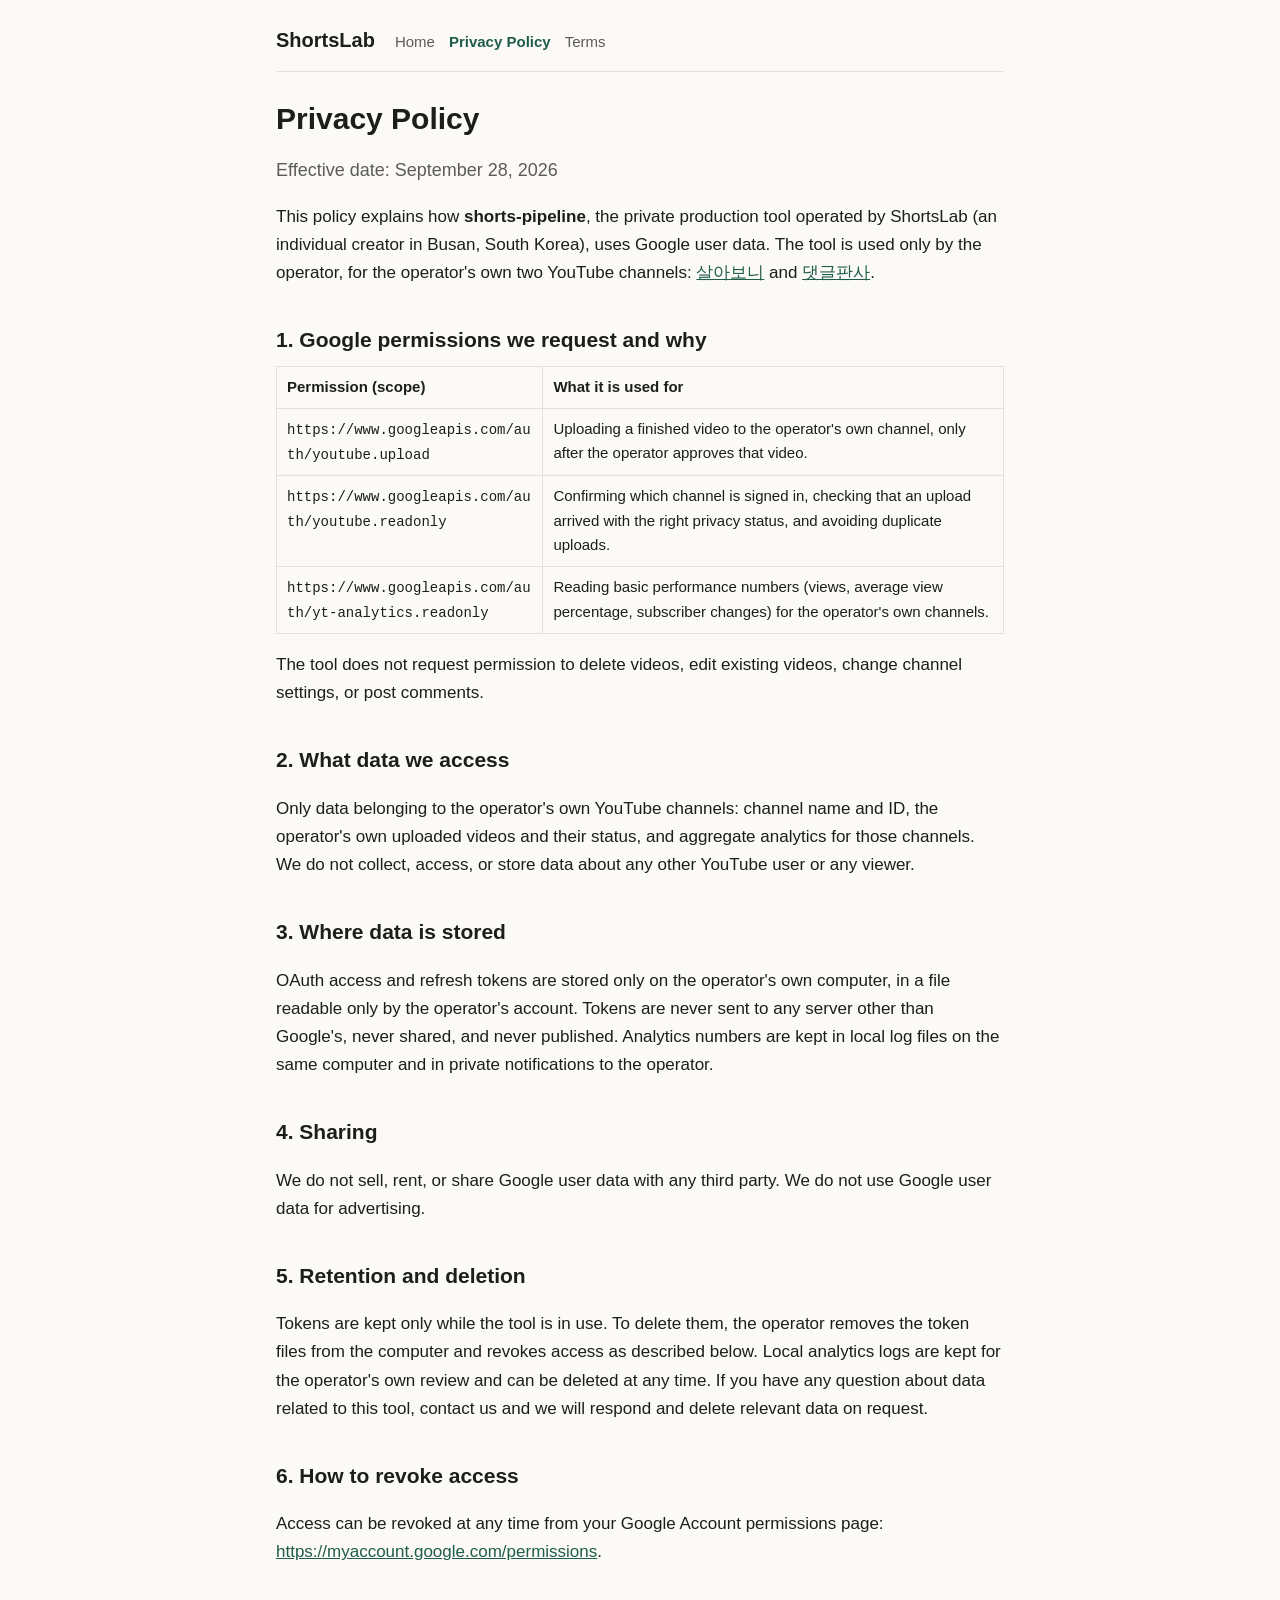
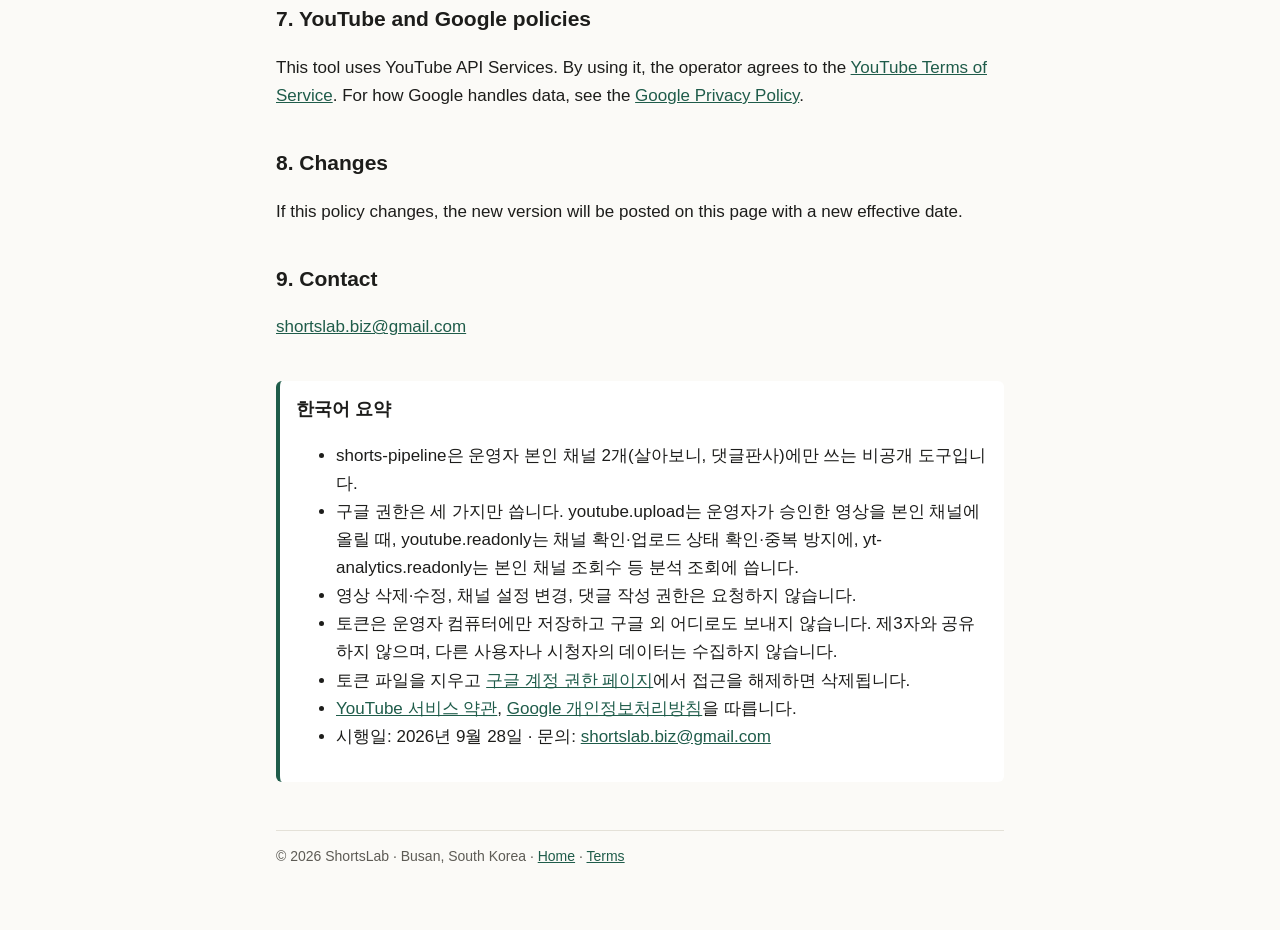
==== privacy.html @ 2f79de73 "ShortsLab site: home, privacy policy, terms" ====
<!doctype html>
<html lang="en">
<head>
<meta charset="utf-8">
<meta name="viewport" content="width=device-width, initial-scale=1">
<title>Privacy Policy · ShortsLab</title>
<link rel="stylesheet" href="style.css">
</head>
<body>
<div class="wrap">
<header class="site"><a class="brand" href="./">ShortsLab</a>
<nav><a href="./">Home</a><a href="privacy.html" aria-current="page">Privacy Policy</a><a href="terms.html">Terms</a></nav></header>

<h1>Privacy Policy</h1>
<p class="lead">Effective date: September 28, 2026</p>

<p>This policy explains how <strong>shorts-pipeline</strong>, the private production tool operated by ShortsLab (an individual creator in Busan, South Korea), uses Google user data. The tool is used only by the operator, for the operator's own two YouTube channels: <a href="https://www.youtube.com/channel/UCkIPDK-R_WO9f6b4dHtTcPg">살아보니</a> and <a href="https://www.youtube.com/channel/UCrkd5T1YoxDM_OYnuFrQSUw">댓글판사</a>.</p>

<h2>1. Google permissions we request and why</h2>
<div class="tablewrap"><table>
<tr><th>Permission (scope)</th><th>What it is used for</th></tr>
<tr><td><code>https://www.googleapis.com/auth/youtube.upload</code></td><td>Uploading a finished video to the operator's own channel, only after the operator approves that video.</td></tr>
<tr><td><code>https://www.googleapis.com/auth/youtube.readonly</code></td><td>Confirming which channel is signed in, checking that an upload arrived with the right privacy status, and avoiding duplicate uploads.</td></tr>
<tr><td><code>https://www.googleapis.com/auth/yt-analytics.readonly</code></td><td>Reading basic performance numbers (views, average view percentage, subscriber changes) for the operator's own channels.</td></tr>
</table></div>
<p>The tool does not request permission to delete videos, edit existing videos, change channel settings, or post comments.</p>

<h2>2. What data we access</h2>
<p>Only data belonging to the operator's own YouTube channels: channel name and ID, the operator's own uploaded videos and their status, and aggregate analytics for those channels. We do not collect, access, or store data about any other YouTube user or any viewer.</p>

<h2>3. Where data is stored</h2>
<p>OAuth access and refresh tokens are stored only on the operator's own computer, in a file readable only by the operator's account. Tokens are never sent to any server other than Google's, never shared, and never published. Analytics numbers are kept in local log files on the same computer and in private notifications to the operator.</p>

<h2>4. Sharing</h2>
<p>We do not sell, rent, or share Google user data with any third party. We do not use Google user data for advertising.</p>

<h2>5. Retention and deletion</h2>
<p>Tokens are kept only while the tool is in use. To delete them, the operator removes the token files from the computer and revokes access as described below. Local analytics logs are kept for the operator's own review and can be deleted at any time. If you have any question about data related to this tool, contact us and we will respond and delete relevant data on request.</p>

<h2>6. How to revoke access</h2>
<p>Access can be revoked at any time from your Google Account permissions page: <a href="https://myaccount.google.com/permissions">https://myaccount.google.com/permissions</a>.</p>

<h2>7. YouTube and Google policies</h2>
<p>This tool uses YouTube API Services. By using it, the operator agrees to the <a href="https://www.youtube.com/t/terms">YouTube Terms of Service</a>. For how Google handles data, see the <a href="https://policies.google.com/privacy">Google Privacy Policy</a>.</p>

<h2>8. Changes</h2>
<p>If this policy changes, the new version will be posted on this page with a new effective date.</p>

<h2>9. Contact</h2>
<p><a href="mailto:shortslab.biz@gmail.com">shortslab.biz@gmail.com</a></p>

<section class="ko" lang="ko">
<h2>한국어 요약</h2>
<ul>
<li>shorts-pipeline은 운영자 본인 채널 2개(살아보니, 댓글판사)에만 쓰는 비공개 도구입니다.</li>
<li>구글 권한은 세 가지만 씁니다. youtube.upload는 운영자가 승인한 영상을 본인 채널에 올릴 때, youtube.readonly는 채널 확인·업로드 상태 확인·중복 방지에, yt-analytics.readonly는 본인 채널 조회수 등 분석 조회에 씁니다.</li>
<li>영상 삭제·수정, 채널 설정 변경, 댓글 작성 권한은 요청하지 않습니다.</li>
<li>토큰은 운영자 컴퓨터에만 저장하고 구글 외 어디로도 보내지 않습니다. 제3자와 공유하지 않으며, 다른 사용자나 시청자의 데이터는 수집하지 않습니다.</li>
<li>토큰 파일을 지우고 <a href="https://myaccount.google.com/permissions">구글 계정 권한 페이지</a>에서 접근을 해제하면 삭제됩니다.</li>
<li><a href="https://www.youtube.com/t/terms">YouTube 서비스 약관</a>, <a href="https://policies.google.com/privacy">Google 개인정보처리방침</a>을 따릅니다.</li>
<li>시행일: 2026년 9월 28일 · 문의: <a href="mailto:shortslab.biz@gmail.com">shortslab.biz@gmail.com</a></li>
</ul>
</section>

<footer>© 2026 ShortsLab · Busan, South Korea · <a href="./">Home</a> · <a href="terms.html">Terms</a></footer>
</div>
</body>
</html>
---- style.css ----
:root{--bg:#fbfaf7;--fg:#1d1d1b;--muted:#5d5b55;--line:#e4e1d8;--accent:#1f5c4a;--card:#ffffff}
@media (prefers-color-scheme:dark){:root{--bg:#161615;--fg:#ecebe6;--muted:#a9a69d;--line:#2e2d2a;--accent:#7fc4ae;--card:#1e1e1c}}
*{box-sizing:border-box}
html{-webkit-text-size-adjust:100%}
body{margin:0;background:var(--bg);color:var(--fg);font:17px/1.65 -apple-system,BlinkMacSystemFont,"Apple SD Gothic Neo","Noto Sans KR","Segoe UI",Roboto,sans-serif}
.wrap{max-width:760px;margin:0 auto;padding:24px 16px 64px}
header.site{display:flex;flex-wrap:wrap;gap:8px 20px;align-items:baseline;border-bottom:1px solid var(--line);padding-bottom:14px;margin-bottom:28px}
header.site .brand{font-weight:700;font-size:20px;color:var(--fg);text-decoration:none}
nav a{color:var(--muted);text-decoration:none;margin-right:14px;font-size:15px}
nav a[aria-current]{color:var(--accent);font-weight:600}
h1{font-size:30px;line-height:1.25;margin:0 0 10px}
h2{font-size:21px;margin:36px 0 8px}
h3{font-size:17px;margin:22px 0 6px}
p,li{color:var(--fg)}
.lead{color:var(--muted);font-size:18px}
a{color:var(--accent)}
.cards{display:grid;gap:14px;grid-template-columns:repeat(auto-fit,minmax(240px,1fr));margin:14px 0}
.card{background:var(--card);border:1px solid var(--line);border-radius:10px;padding:16px}
.card h3{margin-top:0}
.ko{background:var(--card);border-left:4px solid var(--accent);border-radius:6px;padding:14px 16px;margin-top:40px}
.ko h2{margin-top:0;font-size:18px}
table{border-collapse:collapse;width:100%;font-size:15px}
th,td{border:1px solid var(--line);padding:8px 10px;text-align:left;vertical-align:top}
.tablewrap{overflow-x:auto}
code{font-size:14px;overflow-wrap:anywhere}
footer{margin-top:48px;border-top:1px solid var(--line);padding-top:14px;color:var(--muted);font-size:14px}
img{max-width:100%;height:auto}
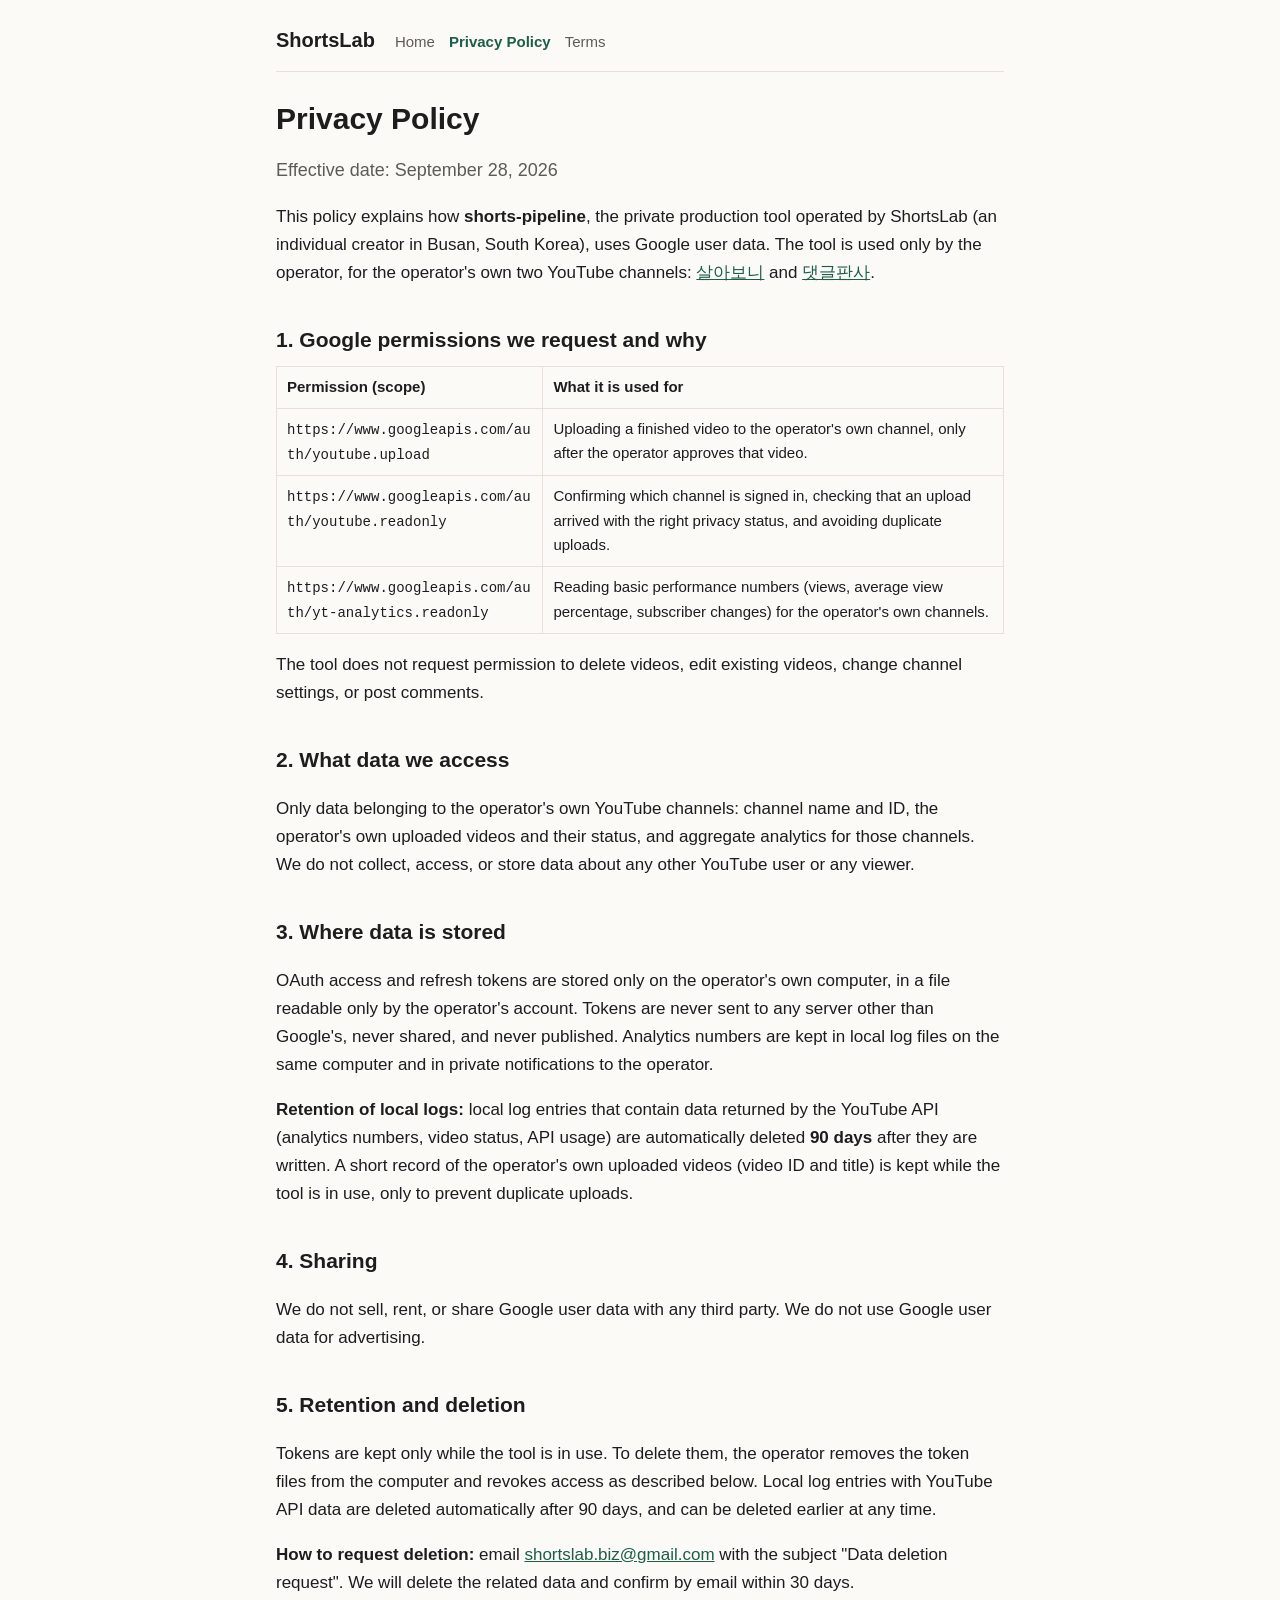
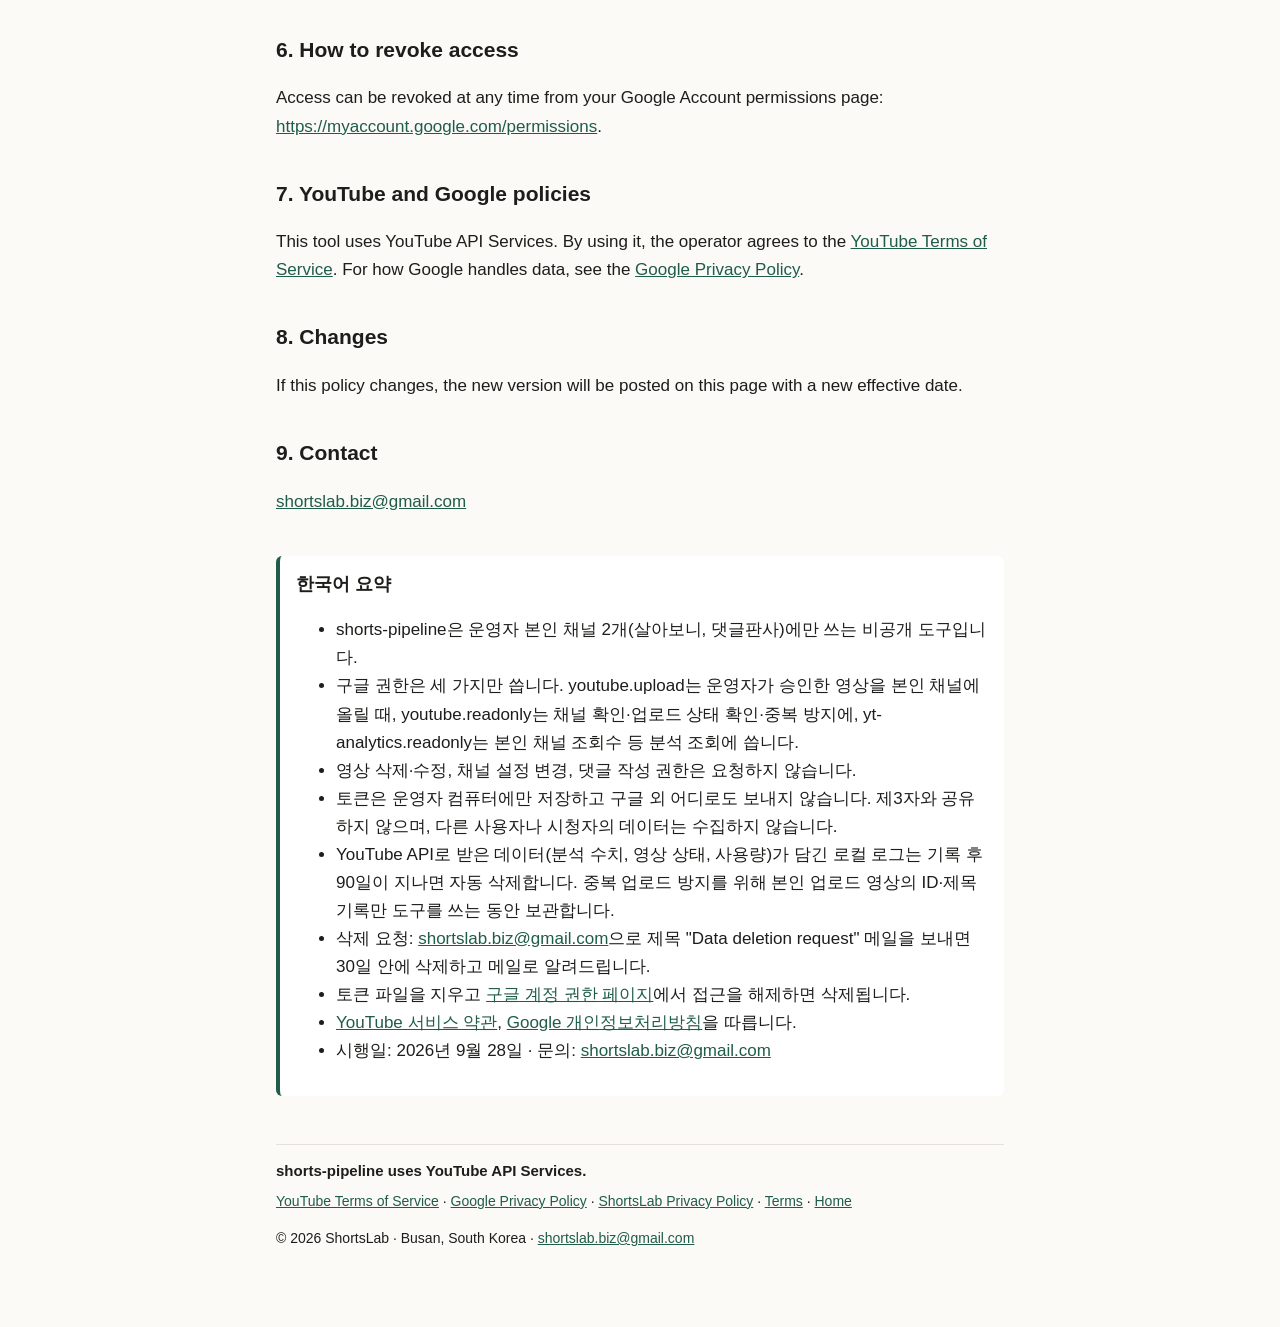
==== commit 0ca93f3e: "Add YouTube API Services notice and link bundle; log retention and deletion request" ====
--- a/privacy.html
+++ b/privacy.html
@@ -30,12 +30,14 @@
 
 <h2>3. Where data is stored</h2>
 <p>OAuth access and refresh tokens are stored only on the operator's own computer, in a file readable only by the operator's account. Tokens are never sent to any server other than Google's, never shared, and never published. Analytics numbers are kept in local log files on the same computer and in private notifications to the operator.</p>
+<p><strong>Retention of local logs:</strong> local log entries that contain data returned by the YouTube API (analytics numbers, video status, API usage) are automatically deleted <strong>90 days</strong> after they are written. A short record of the operator's own uploaded videos (video ID and title) is kept while the tool is in use, only to prevent duplicate uploads.</p>
 
 <h2>4. Sharing</h2>
 <p>We do not sell, rent, or share Google user data with any third party. We do not use Google user data for advertising.</p>
 
 <h2>5. Retention and deletion</h2>
-<p>Tokens are kept only while the tool is in use. To delete them, the operator removes the token files from the computer and revokes access as described below. Local analytics logs are kept for the operator's own review and can be deleted at any time. If you have any question about data related to this tool, contact us and we will respond and delete relevant data on request.</p>
+<p>Tokens are kept only while the tool is in use. To delete them, the operator removes the token files from the computer and revokes access as described below. Local log entries with YouTube API data are deleted automatically after 90 days, and can be deleted earlier at any time.</p>
+<p><strong>How to request deletion:</strong> email <a href="mailto:shortslab.biz@gmail.com">shortslab.biz@gmail.com</a> with the subject "Data deletion request". We will delete the related data and confirm by email within 30 days.</p>
 
 <h2>6. How to revoke access</h2>
 <p>Access can be revoked at any time from your Google Account permissions page: <a href="https://myaccount.google.com/permissions">https://myaccount.google.com/permissions</a>.</p>
@@ -56,13 +58,19 @@
 <li>구글 권한은 세 가지만 씁니다. youtube.upload는 운영자가 승인한 영상을 본인 채널에 올릴 때, youtube.readonly는 채널 확인·업로드 상태 확인·중복 방지에, yt-analytics.readonly는 본인 채널 조회수 등 분석 조회에 씁니다.</li>
 <li>영상 삭제·수정, 채널 설정 변경, 댓글 작성 권한은 요청하지 않습니다.</li>
 <li>토큰은 운영자 컴퓨터에만 저장하고 구글 외 어디로도 보내지 않습니다. 제3자와 공유하지 않으며, 다른 사용자나 시청자의 데이터는 수집하지 않습니다.</li>
+<li>YouTube API로 받은 데이터(분석 수치, 영상 상태, 사용량)가 담긴 로컬 로그는 기록 후 90일이 지나면 자동 삭제합니다. 중복 업로드 방지를 위해 본인 업로드 영상의 ID·제목 기록만 도구를 쓰는 동안 보관합니다.</li>
+<li>삭제 요청: <a href="mailto:shortslab.biz@gmail.com">shortslab.biz@gmail.com</a>으로 제목 "Data deletion request" 메일을 보내면 30일 안에 삭제하고 메일로 알려드립니다.</li>
 <li>토큰 파일을 지우고 <a href="https://myaccount.google.com/permissions">구글 계정 권한 페이지</a>에서 접근을 해제하면 삭제됩니다.</li>
 <li><a href="https://www.youtube.com/t/terms">YouTube 서비스 약관</a>, <a href="https://policies.google.com/privacy">Google 개인정보처리방침</a>을 따릅니다.</li>
 <li>시행일: 2026년 9월 28일 · 문의: <a href="mailto:shortslab.biz@gmail.com">shortslab.biz@gmail.com</a></li>
 </ul>
 </section>
 
-<footer>© 2026 ShortsLab · Busan, South Korea · <a href="./">Home</a> · <a href="terms.html">Terms</a></footer>
+<footer>
+<p class="api-note"><strong>shorts-pipeline uses YouTube API Services.</strong></p>
+<p class="links"><a href="https://www.youtube.com/t/terms">YouTube Terms of Service</a> · <a href="https://policies.google.com/privacy">Google Privacy Policy</a> · <a href="privacy.html">ShortsLab Privacy Policy</a> · <a href="terms.html">Terms</a> · <a href="./">Home</a></p>
+<p>© 2026 ShortsLab · Busan, South Korea · <a href="mailto:shortslab.biz@gmail.com">shortslab.biz@gmail.com</a></p>
+</footer>
 </div>
 </body>
 </html>
--- a/style.css
+++ b/style.css
@@ -25,3 +25,7 @@
 code{font-size:14px;overflow-wrap:anywhere}
 footer{margin-top:48px;border-top:1px solid var(--line);padding-top:14px;color:var(--muted);font-size:14px}
 img{max-width:100%;height:auto}
+.notice{background:var(--card);border:2px solid var(--accent);border-radius:10px;padding:12px 16px;margin:16px 0}
+.notice p{margin:6px 0}
+footer .api-note{color:var(--fg);font-size:15px;margin:0 0 6px}
+footer .links{margin:0 0 6px}
